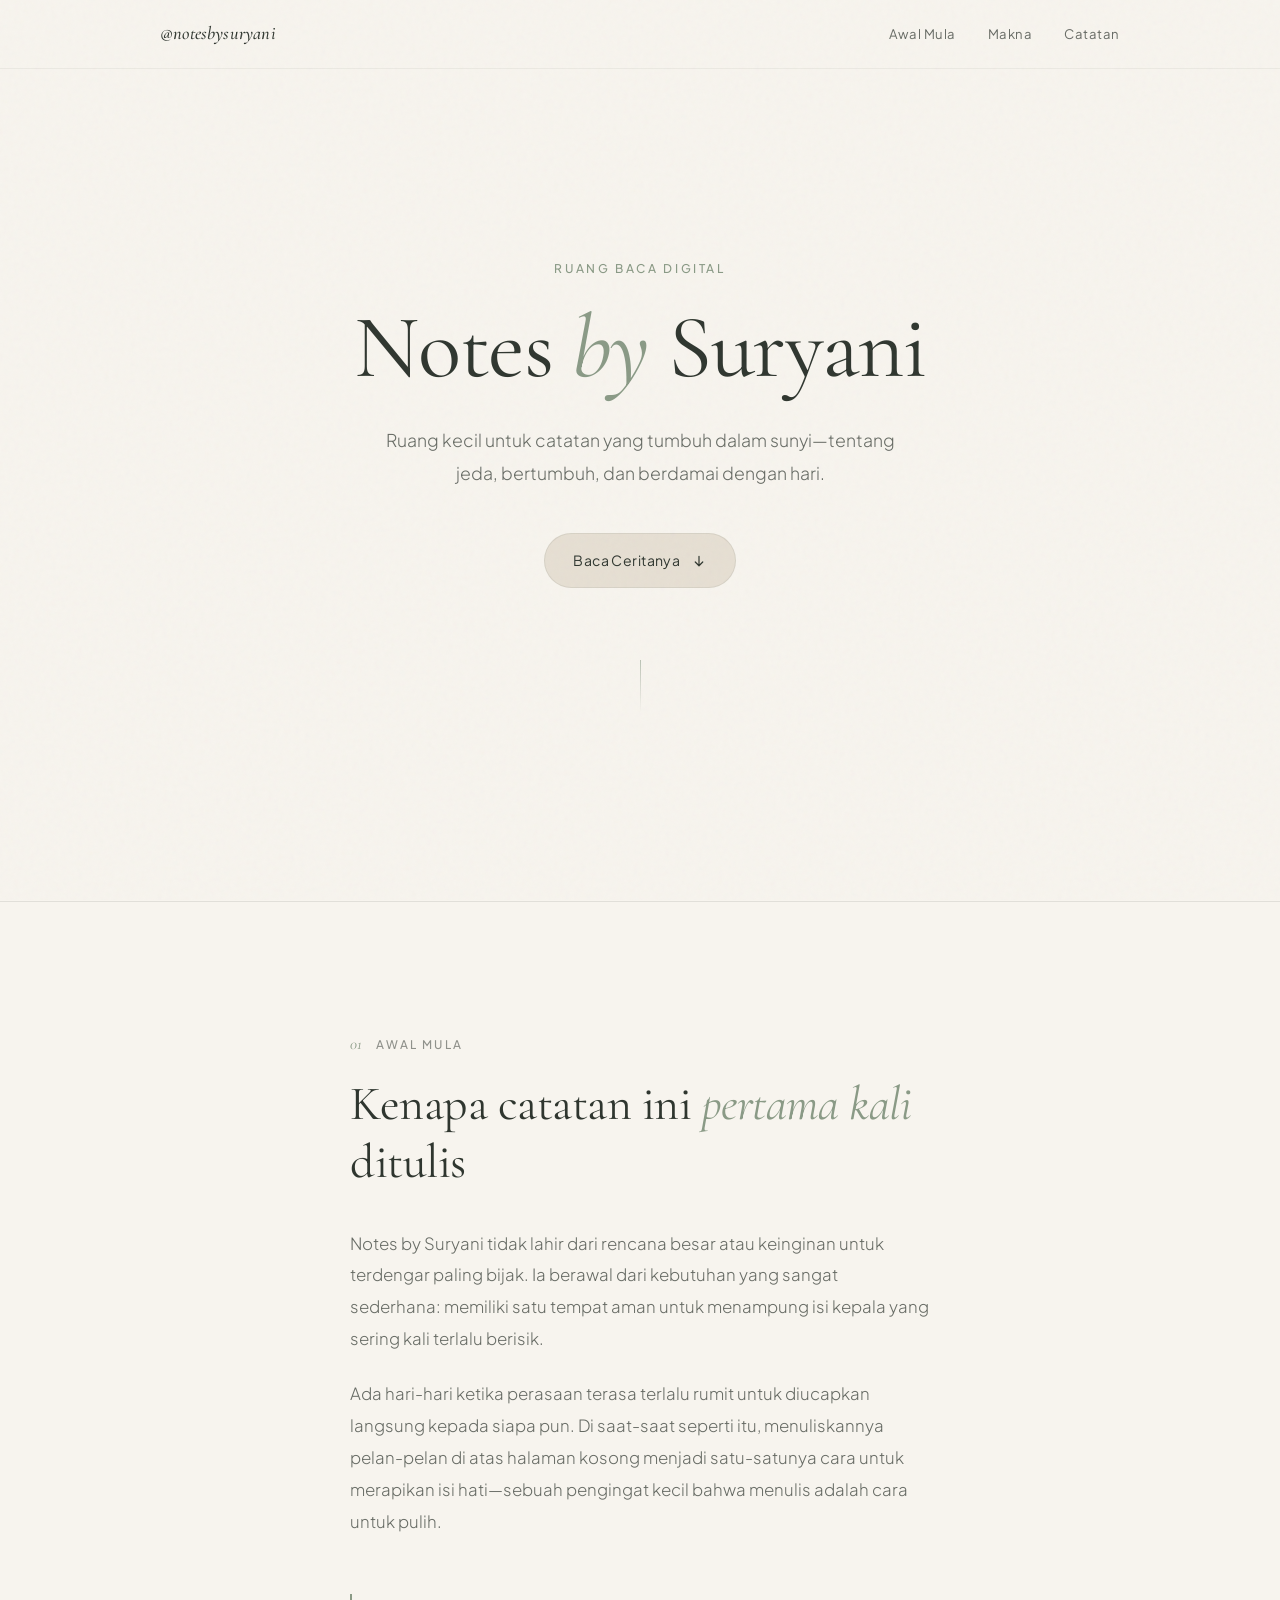
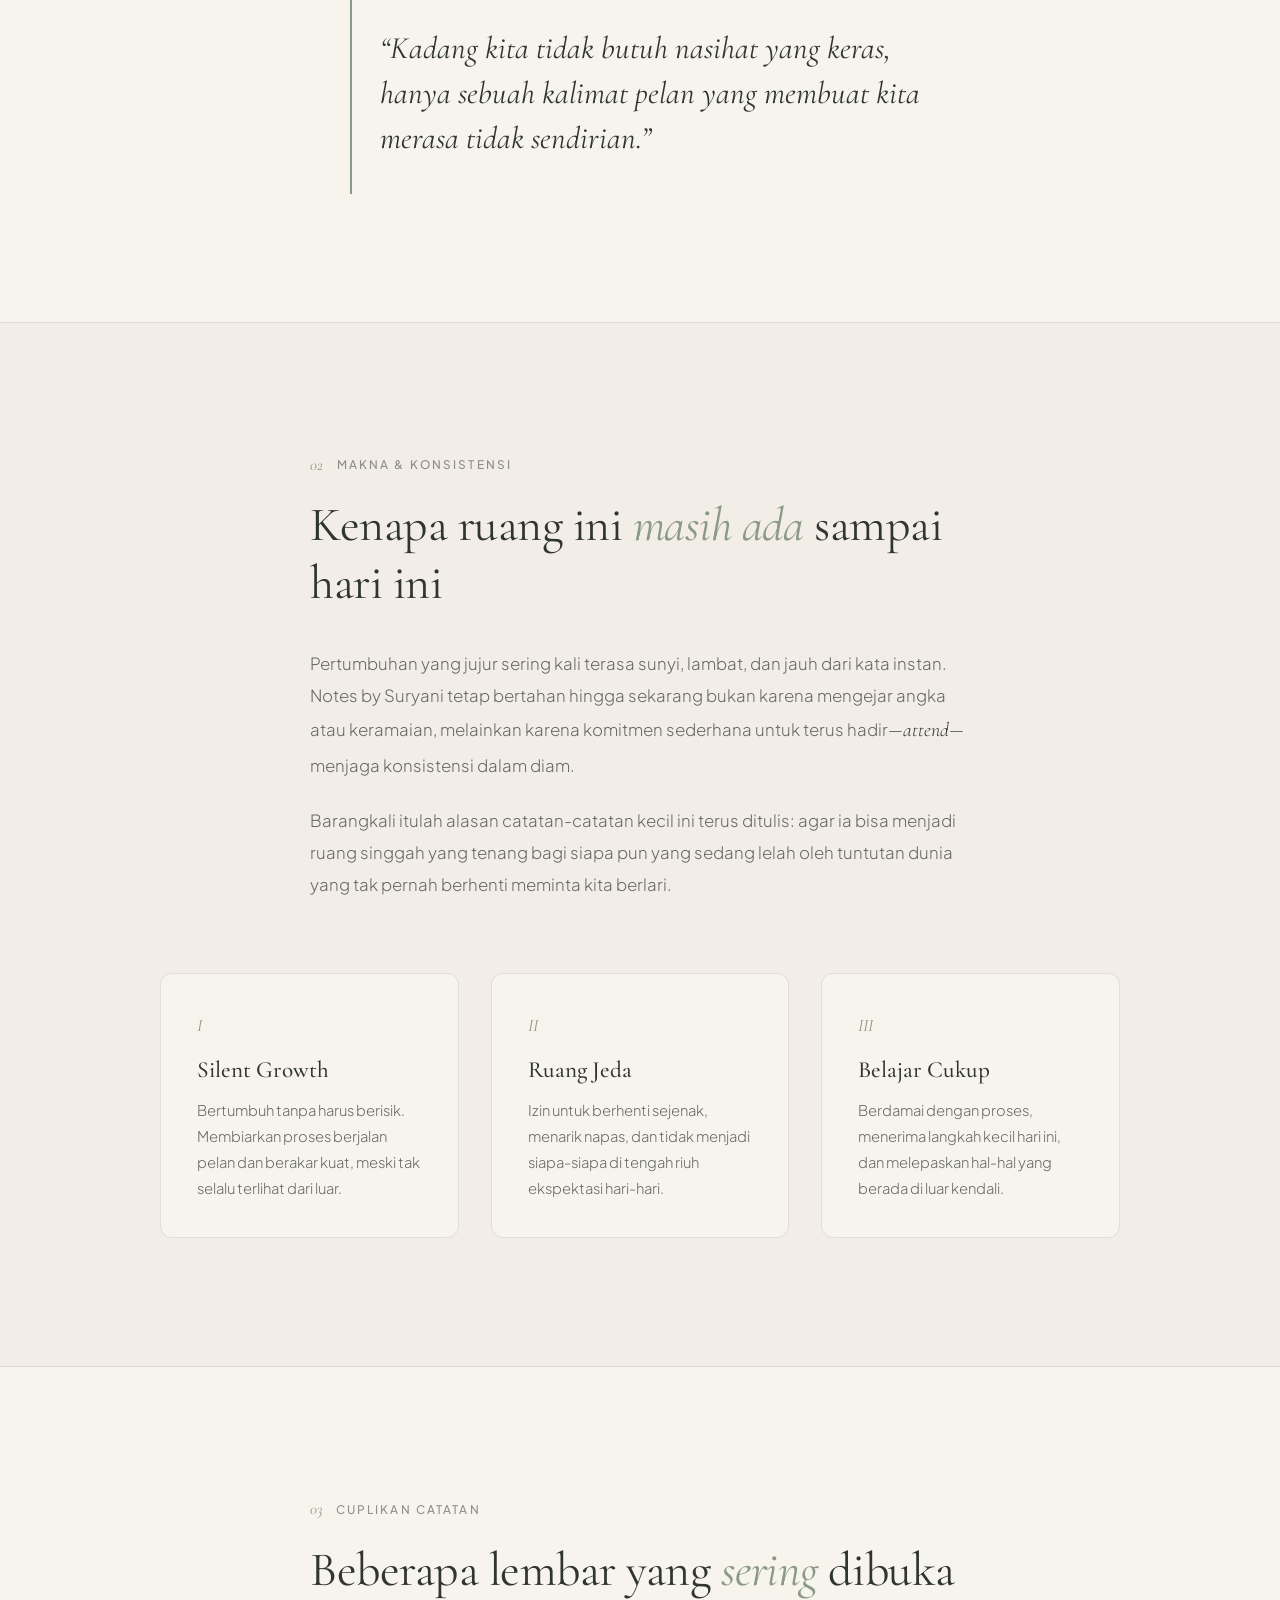
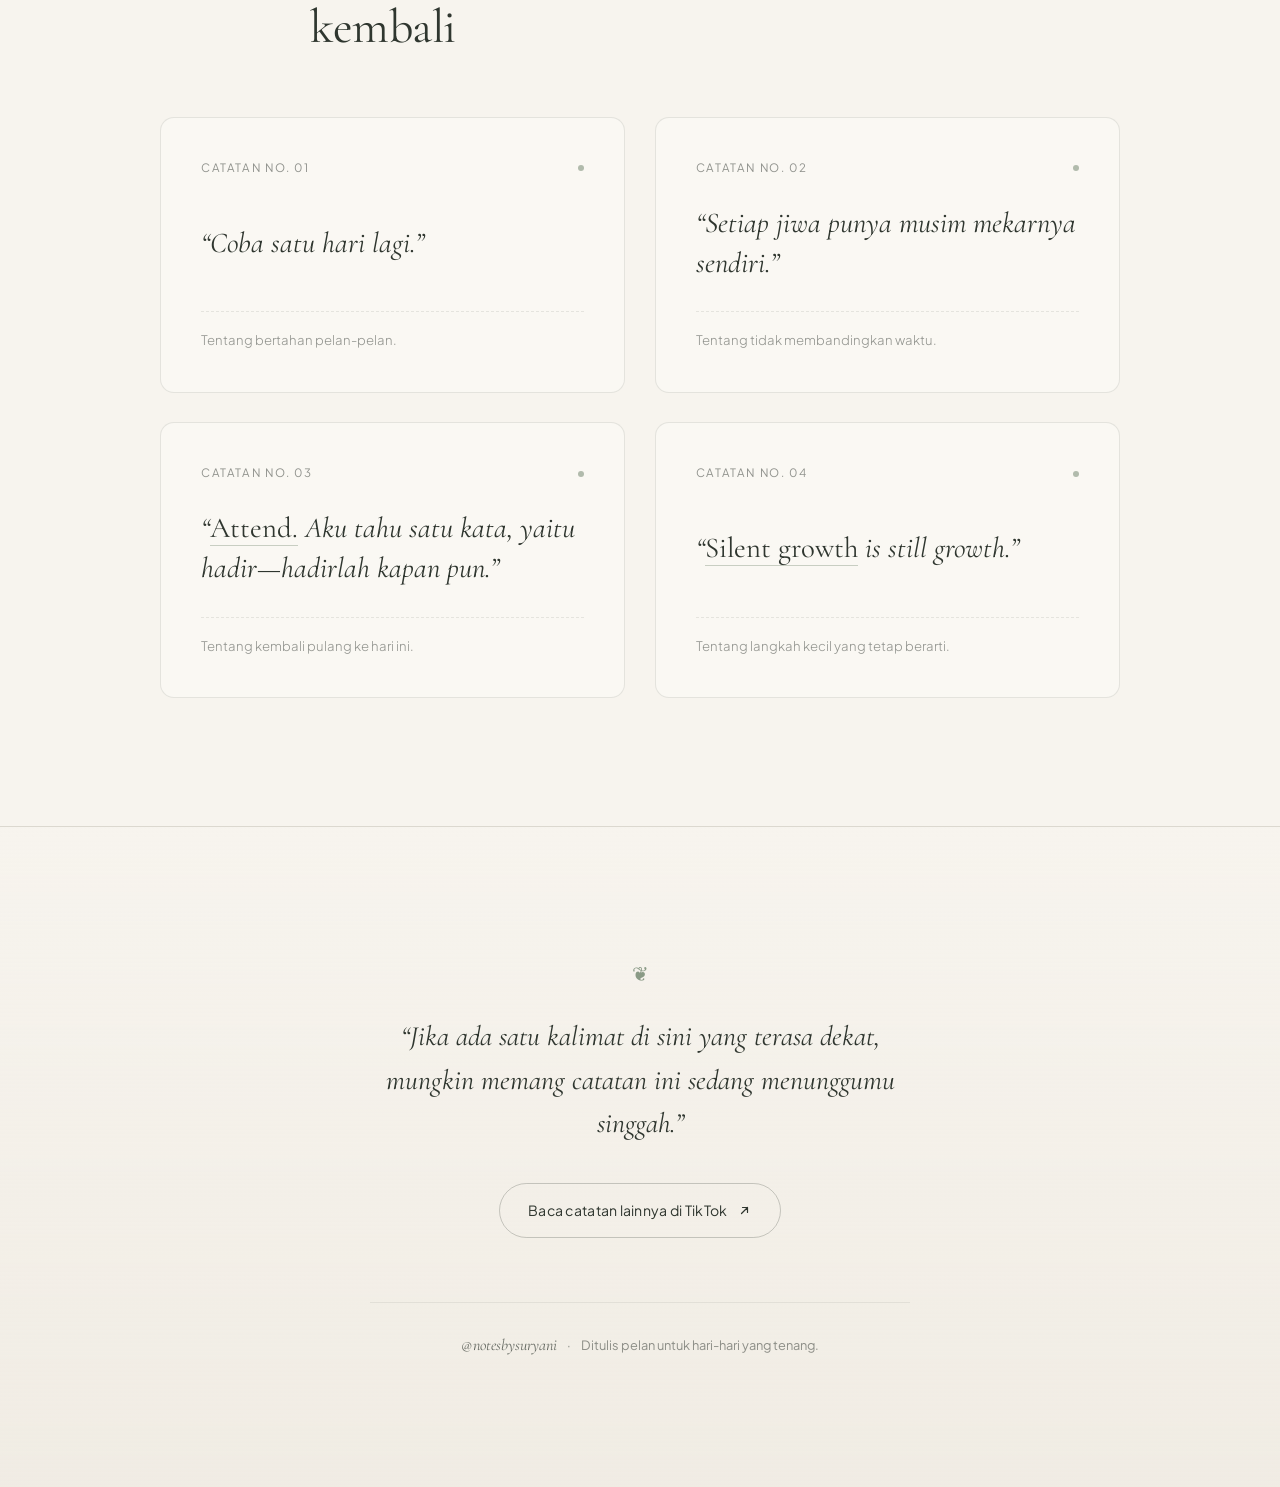
==== index.html @ c29d2d52 "Initial commit: Notes by Suryani editorial digital journal" ====
<!DOCTYPE html>
<html lang="id">
<head>
  <meta charset="UTF-8" />
  <meta name="viewport" content="width=device-width, initial-scale=1.0" />
  <title>Notes by Suryani — Ruang Baca Digital</title>
  <meta
    name="description"
    content="Ruang kecil untuk catatan yang tumbuh dalam sunyi—tentang jeda, bertumbuh, dan berdamai dengan hari."
  />

  <!-- Google Fonts: Cormorant Garamond (Editorial Serif) & Plus Jakarta Sans (Clean Sans) -->
  <link rel="preconnect" href="https://fonts.googleapis.com" />
  <link rel="preconnect" href="https://fonts.gstatic.com" crossorigin />
  <link
    href="https://fonts.googleapis.com/css2?family=Cormorant+Garamond:ital,wght@0,400;0,500;0,600;1,400;1,500;1,600&family=Plus+Jakarta+Sans:wght@300;400;500&display=swap"
    rel="stylesheet"
  />

  <link rel="stylesheet" href="styles.css" />
</head>
<body>
  <!-- Tekstur kertas linen halus -->
  <div class="paper-grain" aria-hidden="true"></div>

  <!-- Navigasi editorial minimal -->
  <header class="site-header">
    <div class="container header-inner">
      <a href="#top" class="brand-mark">@notesbysuryani</a>
      <nav class="site-nav" aria-label="Navigasi bagian">
        <a href="#latar-belakang">Awal Mula</a>
        <a href="#makna">Makna</a>
        <a href="#catatan">Catatan</a>
      </nav>
    </div>
  </header>

  <main id="top">
    <!-- 1. Hero Section (Pembuka) -->
    <section class="hero section" aria-labelledby="hero-title">
      <div class="container hero-inner">
        <p class="eyebrow reveal">Ruang Baca Digital</p>
        <h1 id="hero-title" class="hero-title reveal">
          Notes <em>by</em> Suryani
        </h1>
        <p class="hero-subtitle reveal">
          Ruang kecil untuk catatan yang tumbuh dalam sunyi—tentang jeda,
          bertumbuh, dan berdamai dengan hari.
        </p>
        <div class="hero-action reveal">
          <a href="#latar-belakang" class="btn-soft">
            <span>Baca Ceritanya</span>
            <svg
              class="btn-arrow"
              width="16"
              height="16"
              viewBox="0 0 16 16"
              fill="none"
              aria-hidden="true"
            >
              <path
                d="M8 3.25V12.75M8 12.75L4.25 9M8 12.75L11.75 9"
                stroke="currentColor"
                stroke-width="1.2"
                stroke-linecap="round"
                stroke-linejoin="round"
              />
            </svg>
          </a>
        </div>
      </div>

      <div class="hero-divider" aria-hidden="true">
        <span class="divider-line"></span>
      </div>
    </section>

    <!-- 2. Bagian 1: Kenapa Notes by Suryani Dibuat -->
    <section
      id="latar-belakang"
      class="story section"
      aria-labelledby="story-title"
    >
      <div class="container reading-column">
        <div class="section-meta reveal">
          <span class="section-num">01</span>
          <span class="section-label">Awal Mula</span>
        </div>

        <h2 id="story-title" class="section-title reveal">
          Kenapa catatan ini <em>pertama kali</em> ditulis
        </h2>

        <div class="prose reveal">
          <p>
            Notes by Suryani tidak lahir dari rencana besar atau keinginan
            untuk terdengar paling bijak. Ia berawal dari kebutuhan yang sangat
            sederhana: memiliki satu tempat aman untuk menampung isi kepala yang
            sering kali terlalu berisik.
          </p>
          <p>
            Ada hari-hari ketika perasaan terasa terlalu rumit untuk diucapkan
            langsung kepada siapa pun. Di saat-saat seperti itu, menuliskannya
            pelan-pelan di atas halaman kosong menjadi satu-satunya cara untuk
            merapikan isi hati—sebuah pengingat kecil bahwa menulis adalah cara
            untuk pulih.
          </p>
        </div>

        <figure class="pull-quote reveal">
          <blockquote>
            “Kadang kita tidak butuh nasihat yang keras, hanya sebuah kalimat
            pelan yang membuat kita merasa tidak sendirian.”
          </blockquote>
        </figure>
      </div>
    </section>

    <!-- 3. Bagian 2: Kenapa Masih Ada Sampai Sekarang -->
    <section id="makna" class="meaning section" aria-labelledby="meaning-title">
      <div class="container">
        <div class="reading-column">
          <div class="section-meta reveal">
            <span class="section-num">02</span>
            <span class="section-label">Makna &amp; Konsistensi</span>
          </div>

          <h2 id="meaning-title" class="section-title reveal">
            Kenapa ruang ini <em>masih ada</em> sampai hari ini
          </h2>

          <div class="prose reveal">
            <p>
              Pertumbuhan yang jujur sering kali terasa sunyi, lambat, dan jauh
              dari kata instan. Notes by Suryani tetap bertahan hingga sekarang
              bukan karena mengejar angka atau keramaian, melainkan karena
              komitmen sederhana untuk terus hadir—<em>attend</em>—menjaga
              konsistensi dalam diam.
            </p>
            <p>
              Barangkali itulah alasan catatan-catatan kecil ini terus
              ditulis: agar ia bisa menjadi ruang singgah yang tenang bagi siapa
              pun yang sedang lelah oleh tuntutan dunia yang tak pernah berhenti
              meminta kita berlari.
            </p>
          </div>
        </div>

        <!-- 3 Pilar Nilai -->
        <div class="pillars-grid" role="list" aria-label="Tiga pilar nilai">
          <article class="pillar-card reveal" role="listitem">
            <span class="pillar-index">I</span>
            <h3 class="pillar-title">Silent Growth</h3>
            <p class="pillar-desc">
              Bertumbuh tanpa harus berisik. Membiarkan proses berjalan pelan
              dan berakar kuat, meski tak selalu terlihat dari luar.
            </p>
          </article>

          <article class="pillar-card reveal" role="listitem">
            <span class="pillar-index">II</span>
            <h3 class="pillar-title">Ruang Jeda</h3>
            <p class="pillar-desc">
              Izin untuk berhenti sejenak, menarik napas, dan tidak menjadi
              siapa-siapa di tengah riuh ekspektasi hari-hari.
            </p>
          </article>

          <article class="pillar-card reveal" role="listitem">
            <span class="pillar-index">III</span>
            <h3 class="pillar-title">Belajar Cukup</h3>
            <p class="pillar-desc">
              Berdamai dengan proses, menerima langkah kecil hari ini, dan
              melepaskan hal-hal yang berada di luar kendali.
            </p>
          </article>
        </div>
      </div>
    </section>

    <!-- 4. Bagian 3: Cuplikan Catatan (Selected Notes) -->
    <section
      id="catatan"
      class="notes section"
      aria-labelledby="notes-title"
    >
      <div class="container">
        <div class="notes-header reading-column">
          <div class="section-meta reveal">
            <span class="section-num">03</span>
            <span class="section-label">Cuplikan Catatan</span>
          </div>
          <h2 id="notes-title" class="section-title reveal">
            Beberapa lembar yang <em>sering</em> dibuka kembali
          </h2>
        </div>

        <div class="notes-grid">
          <article class="note-card reveal">
            <div class="note-top">
              <span class="note-tag">Catatan No. 01</span>
              <span class="note-dot" aria-hidden="true"></span>
            </div>
            <blockquote class="note-quote">
              “Coba satu hari lagi.”
            </blockquote>
            <p class="note-foot">Tentang bertahan pelan-pelan.</p>
          </article>

          <article class="note-card reveal">
            <div class="note-top">
              <span class="note-tag">Catatan No. 02</span>
              <span class="note-dot" aria-hidden="true"></span>
            </div>
            <blockquote class="note-quote">
              “Setiap jiwa punya musim mekarnya sendiri.”
            </blockquote>
            <p class="note-foot">Tentang tidak membandingkan waktu.</p>
          </article>

          <article class="note-card reveal">
            <div class="note-top">
              <span class="note-tag">Catatan No. 03</span>
              <span class="note-dot" aria-hidden="true"></span>
            </div>
            <blockquote class="note-quote">
              “<em>Attend.</em> Aku tahu satu kata, yaitu hadir—hadirlah kapan
              pun.”
            </blockquote>
            <p class="note-foot">Tentang kembali pulang ke hari ini.</p>
          </article>

          <article class="note-card reveal">
            <div class="note-top">
              <span class="note-tag">Catatan No. 04</span>
              <span class="note-dot" aria-hidden="true"></span>
            </div>
            <blockquote class="note-quote">
              “<em>Silent growth</em> is still growth.”
            </blockquote>
            <p class="note-foot">Tentang langkah kecil yang tetap berarti.</p>
          </article>
        </div>
      </div>
    </section>
  </main>

  <!-- 5. Footer & Whispered CTA (Penutup Lembut) -->
  <footer class="site-footer section" aria-label="Penutup">
    <div class="container footer-inner">
      <div class="footer-ornament reveal" aria-hidden="true">❦</div>
      <p class="footer-whisper reveal">
        “Jika ada satu kalimat di sini yang terasa dekat, mungkin memang catatan
        ini sedang menunggumu singgah.”
      </p>

      <div class="footer-cta reveal">
        <a
          href="https://www.tiktok.com/@notesbysuryani"
          target="_blank"
          rel="noopener noreferrer"
          class="btn-tiktok"
        >
          <span>Baca catatan lainnya di TikTok</span>
          <svg
            width="15"
            height="15"
            viewBox="0 0 15 15"
            fill="none"
            aria-hidden="true"
          >
            <path
              d="M4.5 10.5L10.5 4.5M10.5 4.5H5.5M10.5 4.5V9.5"
              stroke="currentColor"
              stroke-width="1.2"
              stroke-linecap="round"
              stroke-linejoin="round"
            />
          </svg>
        </a>
      </div>

      <div class="footer-bottom reveal">
        <a
          href="https://www.tiktok.com/@notesbysuryani"
          target="_blank"
          rel="noopener noreferrer"
          class="footer-handle"
        >
          @notesbysuryani
        </a>
        <span class="footer-sep" aria-hidden="true">·</span>
        <span class="footer-note">Ditulis pelan untuk hari-hari yang tenang.</span>
      </div>
    </div>
  </footer>

  <script src="script.js"></script>
</body>
</html>
---- styles.css ----
/* =========================================================
   Notes by Suryani — Editorial Digital Journal Stylesheet
   Palette:
   - Warm Cream / Kertas Linen: #F7F4EE
   - Muted Sage Green:          #8A9A86
   - Warm Earthy Beige:         #E6DFD3
   - Deep Olive Charcoal:       #2F362F
   ========================================================= */

:root {
  --bg-linen: #F7F4EE;
  --bg-card: #FAF8F3;
  --accent-sage: #8A9A86;
  --accent-sage-soft: rgba(138, 154, 134, 0.16);
  --accent-beige: #E6DFD3;
  --text-main: #2F362F;
  --text-muted: rgba(47, 54, 47, 0.72);
  --text-soft: rgba(47, 54, 47, 0.52);
  --border-hairline: rgba(47, 54, 47, 0.11);

  --font-serif: 'Cormorant Garamond', Georgia, 'Times New Roman', serif;
  --font-sans: 'Plus Jakarta Sans', -apple-system, BlinkMacSystemFont, 'Segoe UI', sans-serif;

  --max-width: 1040px;
  --reading-width: 660px;

  --ease-calm: cubic-bezier(0.22, 1, 0.36, 1);
}

*,
*::before,
*::after {
  box-sizing: border-box;
}

html {
  scroll-behavior: smooth;
  font-size: 16px;
  -webkit-font-smoothing: antialiased;
  -moz-osx-font-smoothing: grayscale;
}

body {
  margin: 0;
  background-color: var(--bg-linen);
  color: var(--text-main);
  font-family: var(--font-sans);
  font-weight: 400;
  line-height: 1.8;
  overflow-x: hidden;
}

::selection {
  background-color: var(--accent-beige);
  color: var(--text-main);
}

/* Subtle linen paper grain overlay */
.paper-grain {
  position: fixed;
  inset: 0;
  pointer-events: none;
  z-index: 999;
  opacity: 0.032;
  background-image: url("data:image/svg+xml,%3Csvg viewBox='0 0 200 200' xmlns='http://www.w3.org/2000/svg'%3E%3Cfilter id='noiseFilter'%3E%3CfeTurbulence type='fractalNoise' baseFrequency='0.85' numOctaves='3' stitchTiles='stitch'/%3E%3C/filter%3E%3Crect width='100%25' height='100%25' filter='url(%23noiseFilter)'/%3E%3C/svg%3E");
}

/* Layout helpers */
.container {
  width: 100%;
  max-width: var(--max-width);
  margin: 0 auto;
  padding: 0 clamp(1.25rem, 4vw, 2.5rem);
}

.reading-column {
  max-width: var(--reading-width);
  margin-left: auto;
  margin-right: auto;
}

.section {
  padding: clamp(4.5rem, 10vw, 8.5rem) 0;
}

/* Header */
.site-header {
  position: sticky;
  top: 0;
  z-index: 50;
  background-color: rgba(247, 244, 238, 0.86);
  backdrop-filter: blur(10px);
  -webkit-backdrop-filter: blur(10px);
  border-bottom: 1px solid rgba(47, 54, 47, 0.06);
}

.header-inner {
  display: flex;
  align-items: center;
  justify-content: space-between;
  height: 68px;
}

.brand-mark {
  font-family: var(--font-serif);
  font-style: italic;
  font-size: 1.15rem;
  font-weight: 500;
  letter-spacing: 0.01em;
  color: var(--text-main);
  text-decoration: none;
  transition: opacity 0.3s ease;
}

.brand-mark:hover {
  opacity: 0.72;
}

.site-nav {
  display: flex;
  align-items: center;
  gap: clamp(1rem, 3vw, 2rem);
}

.site-nav a {
  font-size: 0.82rem;
  font-weight: 400;
  letter-spacing: 0.04em;
  color: var(--text-muted);
  text-decoration: none;
  transition: color 0.3s ease;
}

.site-nav a:hover,
.site-nav a:focus-visible {
  color: var(--text-main);
}

/* Hero Section */
.hero {
  min-height: calc(100svh - 68px);
  display: flex;
  flex-direction: column;
  justify-content: center;
  align-items: center;
  text-align: center;
  padding-top: clamp(3rem, 8vh, 6rem);
  padding-bottom: clamp(3rem, 8vh, 5rem);
  position: relative;
}

.hero-inner {
  max-width: 720px;
}

.eyebrow {
  margin: 0 0 1.35rem;
  font-size: 0.75rem;
  font-weight: 500;
  letter-spacing: 0.22em;
  text-transform: uppercase;
  color: var(--accent-sage);
}

.hero-title {
  margin: 0;
  font-family: var(--font-serif);
  font-weight: 400;
  font-size: clamp(3.1rem, 8.2vw, 5.6rem);
  line-height: 1.06;
  letter-spacing: -0.015em;
  color: var(--text-main);
}

.hero-title em {
  font-style: italic;
  font-weight: 400;
  color: var(--accent-sage);
}

.hero-subtitle {
  margin: 1.75rem auto 0;
  max-width: 540px;
  font-size: clamp(0.98rem, 1.8vw, 1.1rem);
  font-weight: 300;
  line-height: 1.85;
  color: var(--text-muted);
}

.hero-action {
  margin-top: 2.75rem;
}

.btn-soft {
  display: inline-flex;
  align-items: center;
  gap: 0.65rem;
  padding: 0.85rem 1.75rem;
  border-radius: 999px;
  background-color: var(--accent-beige);
  color: var(--text-main);
  font-size: 0.88rem;
  font-weight: 400;
  letter-spacing: 0.03em;
  text-decoration: none;
  border: 1px solid rgba(47, 54, 47, 0.08);
  transition:
    background-color 0.4s var(--ease-calm),
    transform 0.4s var(--ease-calm),
    border-color 0.4s var(--ease-calm);
}

.btn-soft:hover,
.btn-soft:focus-visible {
  background-color: #DED5C6;
  border-color: rgba(47, 54, 47, 0.16);
  transform: translateY(-2px);
}

.btn-arrow {
  transition: transform 0.4s var(--ease-calm);
}

.btn-soft:hover .btn-arrow {
  transform: translateY(3px);
}

.hero-divider {
  margin-top: clamp(3.5rem, 8vh, 5.5rem);
  display: flex;
  justify-content: center;
}

.divider-line {
  width: 1px;
  height: 52px;
  background: linear-gradient(
    to bottom,
    rgba(138, 154, 134, 0.55),
    rgba(138, 154, 134, 0)
  );
}

/* Shared Section Typography */
.section-meta {
  display: flex;
  align-items: center;
  gap: 0.85rem;
  margin-bottom: 1.1rem;
}

.section-num {
  font-family: var(--font-serif);
  font-style: italic;
  font-size: 1rem;
  color: var(--accent-sage);
}

.section-label {
  font-size: 0.74rem;
  font-weight: 500;
  letter-spacing: 0.18em;
  text-transform: uppercase;
  color: var(--text-soft);
}

.section-title {
  margin: 0 0 2.25rem;
  font-family: var(--font-serif);
  font-weight: 400;
  font-size: clamp(2.05rem, 4.4vw, 3rem);
  line-height: 1.2;
  letter-spacing: -0.01em;
  color: var(--text-main);
}

.section-title em {
  font-style: italic;
  color: var(--accent-sage);
}

.prose p {
  margin: 0 0 1.45rem;
  font-size: clamp(0.98rem, 1.4vw, 1.05rem);
  font-weight: 300;
  line-height: 1.9;
  color: var(--text-muted);
}

.prose p:last-child {
  margin-bottom: 0;
}

.prose em {
  font-family: var(--font-serif);
  font-style: italic;
  font-size: 1.18em;
  color: var(--text-main);
}

/* Bagian 1: Story & Pull Quote */
.story {
  border-top: 1px solid var(--border-hairline);
}

.pull-quote {
  margin: 3.5rem 0 0;
  padding: 2rem 0 2rem 1.75rem;
  border-left: 2px solid var(--accent-sage);
}

.pull-quote blockquote {
  margin: 0;
  font-family: var(--font-serif);
  font-style: italic;
  font-weight: 400;
  font-size: clamp(1.45rem, 3vw, 1.95rem);
  line-height: 1.45;
  color: var(--text-main);
}

/* Bagian 2: Meaning & 3 Pillars */
.meaning {
  background-color: rgba(230, 223, 211, 0.28);
  border-top: 1px solid var(--border-hairline);
  border-bottom: 1px solid var(--border-hairline);
}

.pillars-grid {
  margin-top: clamp(3rem, 6vw, 4.5rem);
  display: grid;
  grid-template-columns: repeat(3, 1fr);
  gap: clamp(1.25rem, 2.5vw, 2rem);
}

.pillar-card {
  background-color: var(--bg-linen);
  border: 1px solid var(--border-hairline);
  border-radius: 12px;
  padding: clamp(1.75rem, 3vw, 2.25rem);
  transition:
    transform 0.5s var(--ease-calm),
    border-color 0.5s var(--ease-calm),
    box-shadow 0.5s var(--ease-calm);
}

.pillar-card:hover {
  transform: translateY(-3px);
  border-color: rgba(138, 154, 134, 0.45);
  box-shadow: 0 12px 30px rgba(47, 54, 47, 0.04);
}

.pillar-index {
  display: inline-block;
  font-family: var(--font-serif);
  font-style: italic;
  font-size: 1.1rem;
  color: var(--accent-sage);
  margin-bottom: 0.9rem;
}

.pillar-title {
  margin: 0 0 0.75rem;
  font-family: var(--font-serif);
  font-weight: 500;
  font-size: 1.45rem;
  line-height: 1.25;
  color: var(--text-main);
}

.pillar-desc {
  margin: 0;
  font-size: 0.92rem;
  font-weight: 300;
  line-height: 1.78;
  color: var(--text-muted);
}

/* Bagian 3: Selected Notes */
.notes-header {
  margin-bottom: clamp(2.5rem, 5vw, 3.75rem);
}

.notes-header .section-title {
  margin-bottom: 0;
}

.notes-grid {
  display: grid;
  grid-template-columns: repeat(2, 1fr);
  gap: clamp(1.25rem, 2.5vw, 1.85rem);
}

.note-card {
  display: flex;
  flex-direction: column;
  justify-content: space-between;
  min-height: 230px;
  padding: clamp(1.85rem, 3.2vw, 2.5rem);
  background-color: var(--bg-card);
  border: 1px solid var(--border-hairline);
  border-radius: 14px;
  position: relative;
  transition:
    transform 0.5s var(--ease-calm),
    border-color 0.5s var(--ease-calm),
    background-color 0.5s var(--ease-calm);
}

.note-card:hover {
  transform: translateY(-3px);
  border-color: rgba(138, 154, 134, 0.42);
  background-color: #FCFBF8;
}

.note-top {
  display: flex;
  align-items: center;
  justify-content: space-between;
  margin-bottom: 1.5rem;
}

.note-tag {
  font-size: 0.72rem;
  letter-spacing: 0.14em;
  text-transform: uppercase;
  color: var(--text-soft);
}

.note-dot {
  width: 6px;
  height: 6px;
  border-radius: 50%;
  background-color: var(--accent-sage);
  opacity: 0.65;
}

.note-quote {
  margin: 0;
  font-family: var(--font-serif);
  font-style: italic;
  font-weight: 400;
  font-size: clamp(1.45rem, 2.6vw, 1.8rem);
  line-height: 1.4;
  color: var(--text-main);
}

.note-quote em {
  font-style: normal;
  border-bottom: 1px solid rgba(138, 154, 134, 0.45);
}

.note-foot {
  margin: 1.75rem 0 0;
  padding-top: 1rem;
  border-top: 1px dashed rgba(47, 54, 47, 0.1);
  font-size: 0.82rem;
  font-weight: 300;
  color: var(--text-soft);
}

/* Footer & Whispered CTA */
.site-footer {
  border-top: 1px solid var(--border-hairline);
  background: linear-gradient(
    to bottom,
    var(--bg-linen),
    rgba(230, 223, 211, 0.38)
  );
  text-align: center;
}

.footer-inner {
  max-width: 620px;
}

.footer-ornament {
  font-size: 1.25rem;
  color: var(--accent-sage);
  margin-bottom: 1.5rem;
  opacity: 0.8;
}

.footer-whisper {
  margin: 0;
  font-family: var(--font-serif);
  font-style: italic;
  font-weight: 400;
  font-size: clamp(1.35rem, 2.8vw, 1.75rem);
  line-height: 1.55;
  color: var(--text-main);
}

.footer-cta {
  margin-top: 2.35rem;
}

.btn-tiktok {
  display: inline-flex;
  align-items: center;
  gap: 0.6rem;
  padding: 0.85rem 1.75rem;
  border-radius: 999px;
  background-color: transparent;
  color: var(--text-main);
  font-size: 0.88rem;
  font-weight: 400;
  letter-spacing: 0.02em;
  text-decoration: none;
  border: 1px solid rgba(47, 54, 47, 0.24);
  transition:
    background-color 0.4s var(--ease-calm),
    border-color 0.4s var(--ease-calm),
    transform 0.4s var(--ease-calm);
}

.btn-tiktok:hover,
.btn-tiktok:focus-visible {
  background-color: var(--accent-beige);
  border-color: rgba(47, 54, 47, 0.36);
  transform: translateY(-2px);
}

.footer-bottom {
  margin-top: 4rem;
  padding-top: 1.75rem;
  border-top: 1px solid rgba(47, 54, 47, 0.08);
  display: flex;
  flex-wrap: wrap;
  justify-content: center;
  align-items: center;
  gap: 0.6rem;
  font-size: 0.8rem;
  color: var(--text-soft);
}

.footer-handle {
  font-family: var(--font-serif);
  font-style: italic;
  font-size: 1rem;
  color: var(--text-muted);
  text-decoration: none;
  transition: color 0.3s ease;
}

.footer-handle:hover {
  color: var(--text-main);
}

/* Scroll Reveal Animation (Gentle & Minimal) */
.reveal {
  opacity: 0;
  transform: translateY(16px);
  transition:
    opacity 0.95s var(--ease-calm),
    transform 0.95s var(--ease-calm);
}

.reveal.is-visible {
  opacity: 1;
  transform: translateY(0);
}

/* Accessibility: Respect reduced motion */
@media (prefers-reduced-motion: reduce) {
  html {
    scroll-behavior: auto;
  }

  .reveal {
    opacity: 1;
    transform: none;
    transition: none;
  }

  .btn-soft,
  .btn-tiktok,
  .pillar-card,
  .note-card {
    transition: none;
  }
}

/* Responsive adjustments */
@media (max-width: 880px) {
  .pillars-grid {
    grid-template-columns: 1fr;
  }
}

@media (max-width: 720px) {
  .notes-grid {
    grid-template-columns: 1fr;
  }

  .note-card {
    min-height: 195px;
  }

  .pull-quote {
    padding: 1.35rem 0 1.35rem 1.25rem;
  }
}

@media (max-width: 480px) {
  .header-inner {
    height: 60px;
  }

  .site-nav {
    gap: 0.9rem;
  }

  .site-nav a {
    font-size: 0.78rem;
  }
}
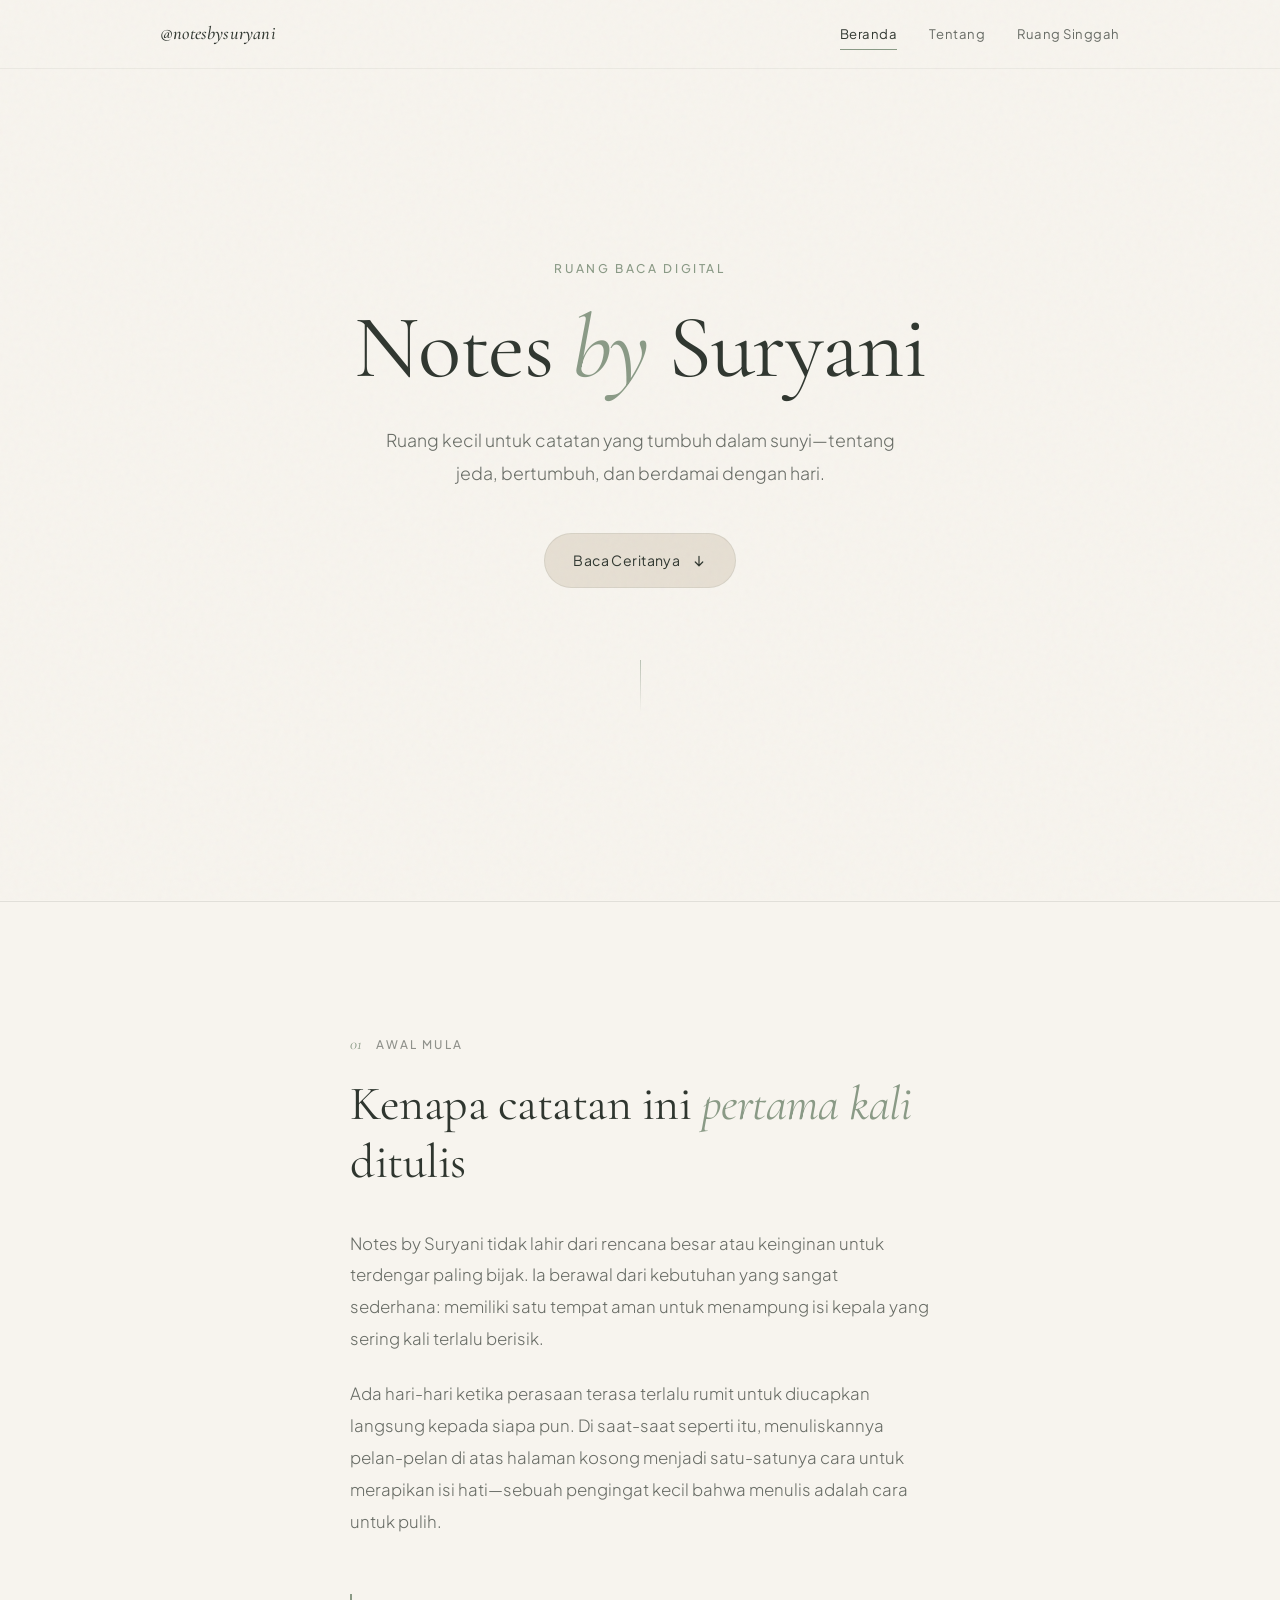
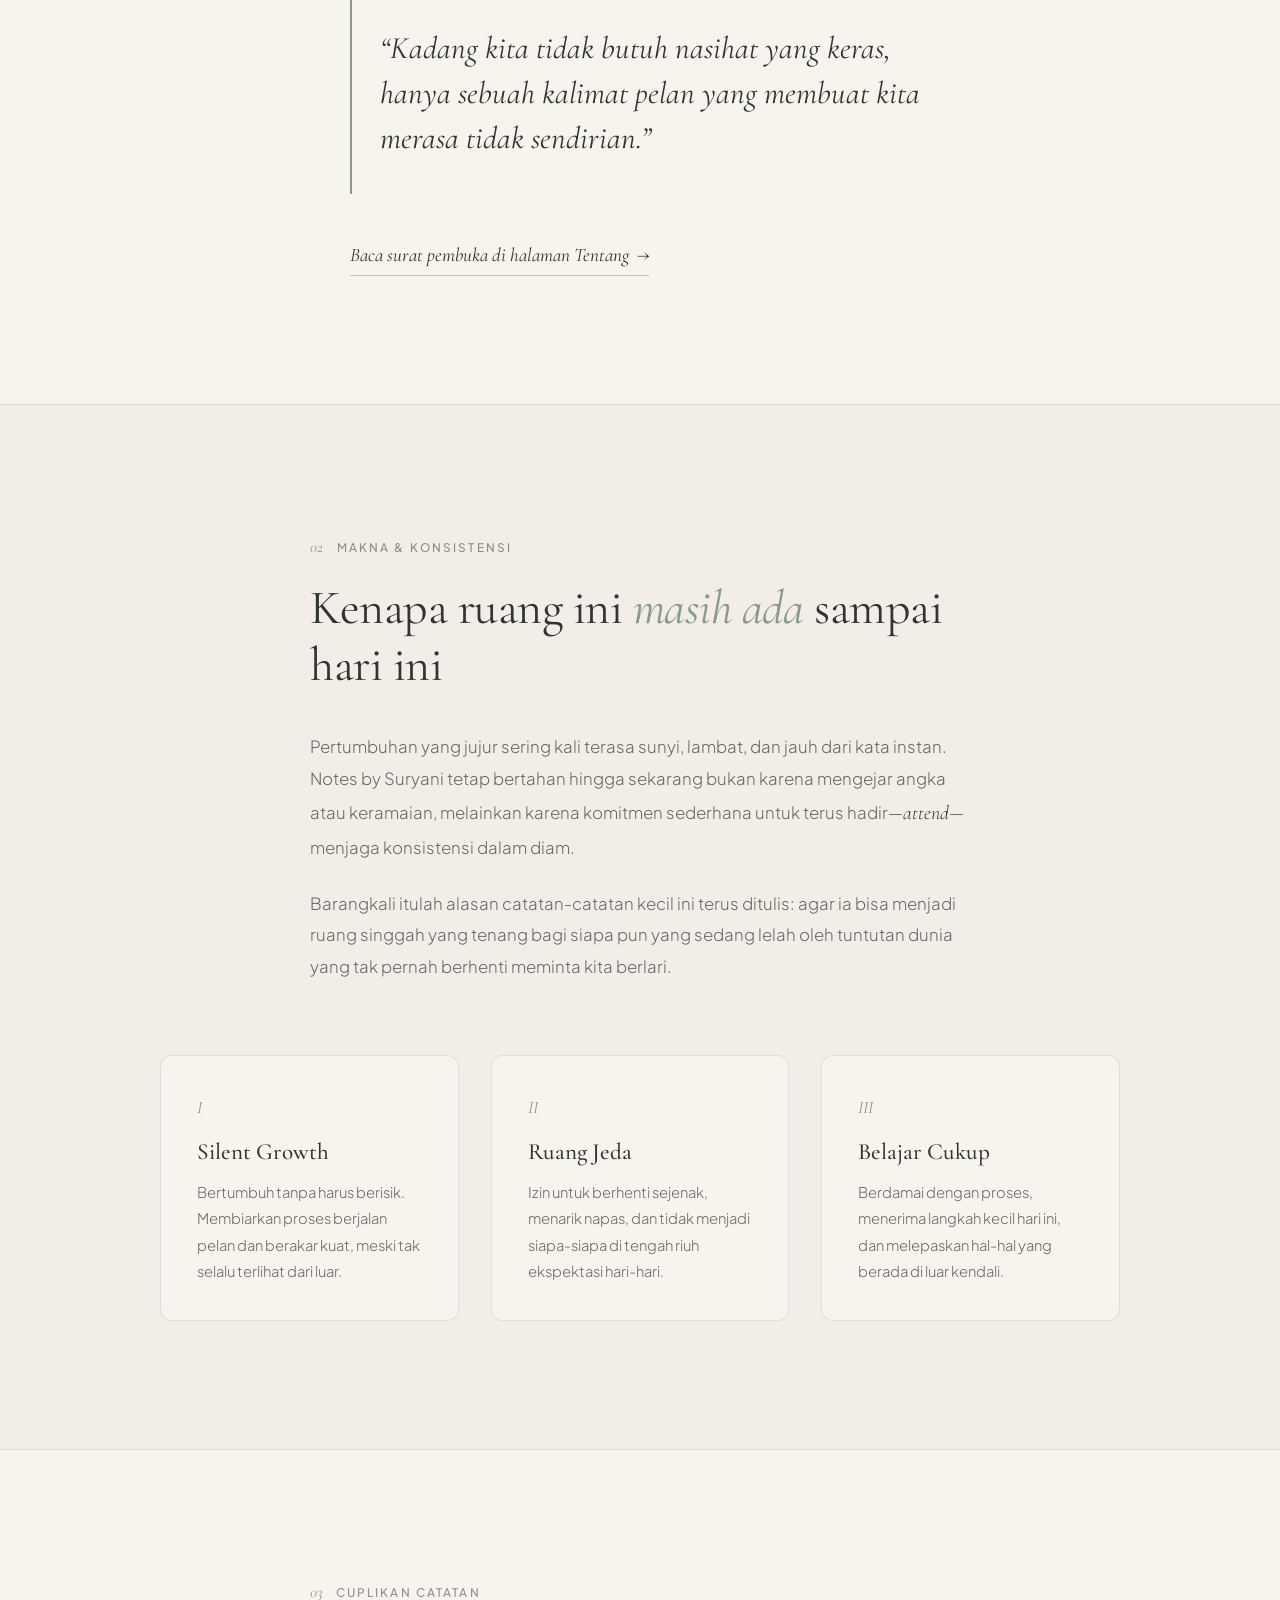
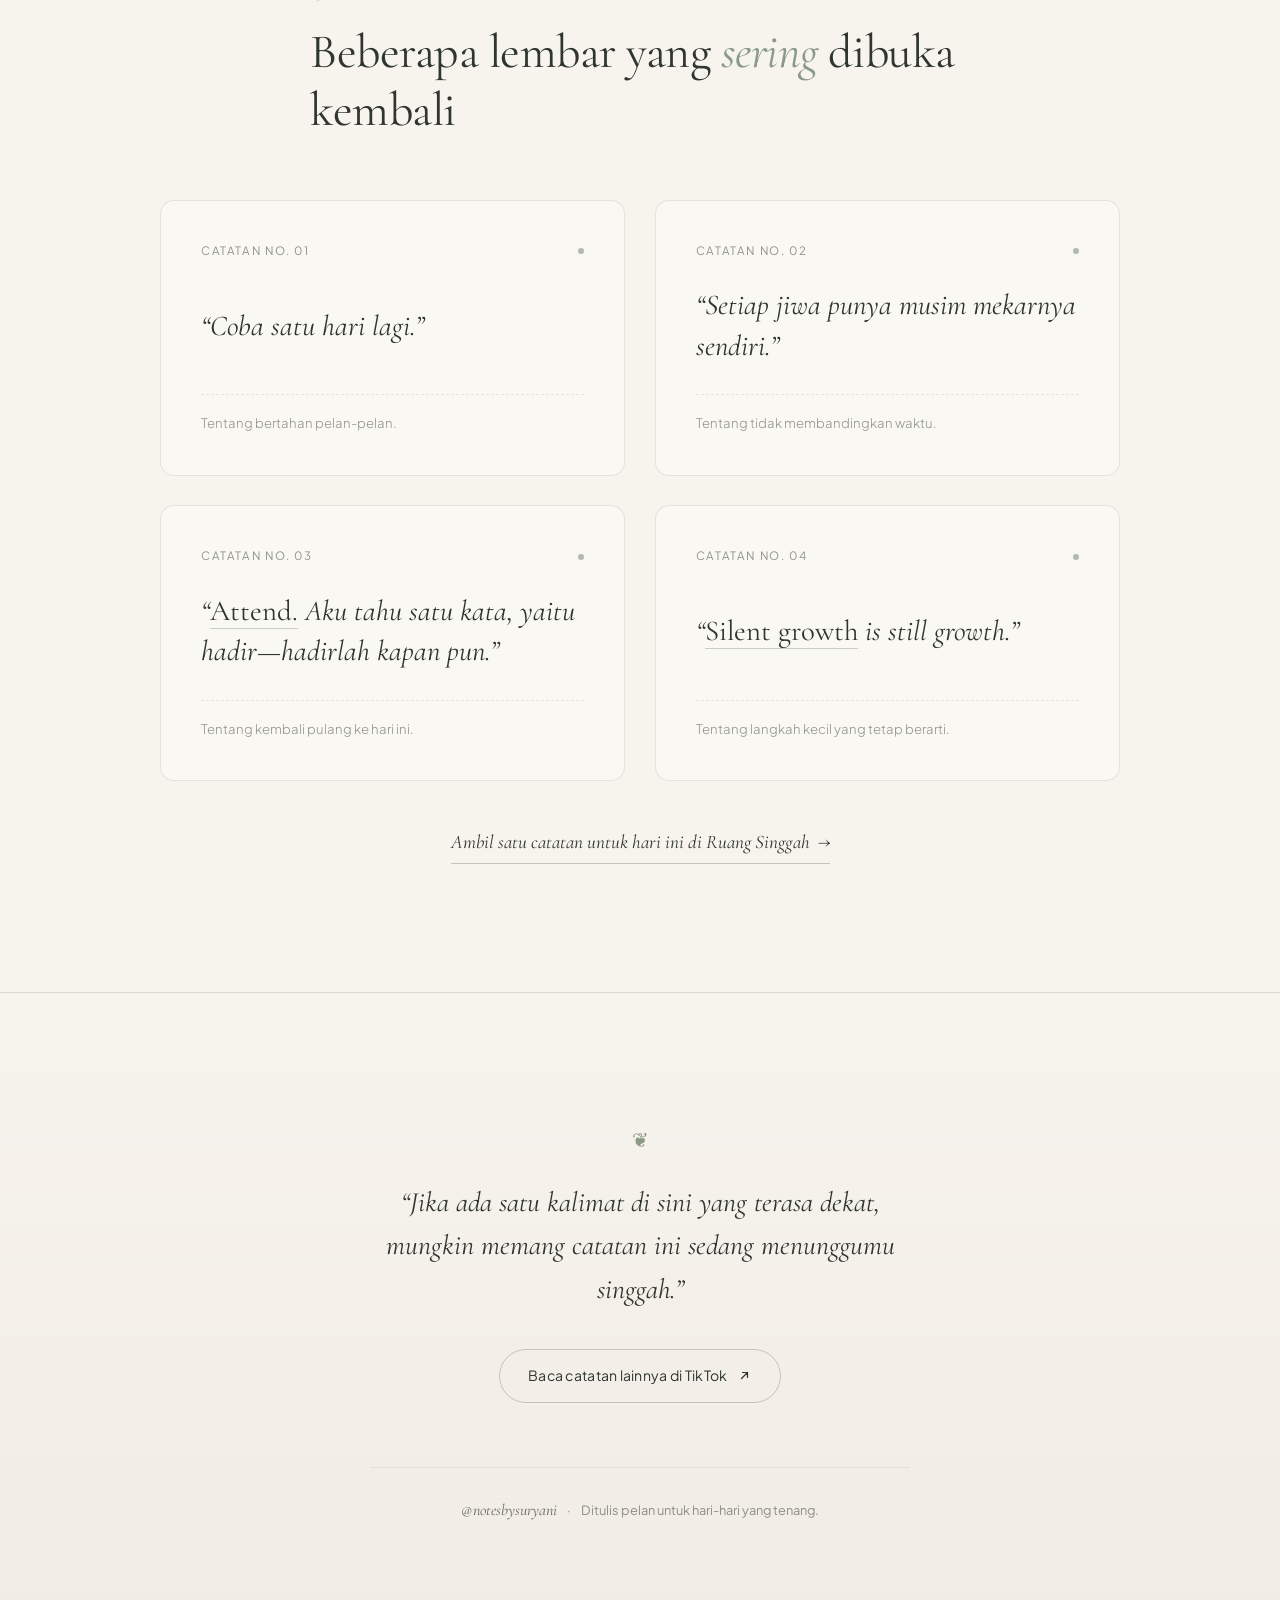
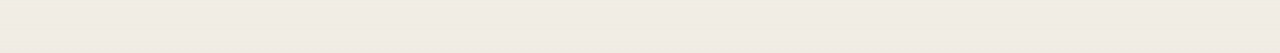
==== commit 0a3e6094: "Add Tentang and Ruang Singgah pages" ====
--- a/index.html
+++ b/index.html
@@ -26,11 +26,11 @@
   <!-- Navigasi editorial minimal -->
   <header class="site-header">
     <div class="container header-inner">
-      <a href="#top" class="brand-mark">@notesbysuryani</a>
-      <nav class="site-nav" aria-label="Navigasi bagian">
-        <a href="#latar-belakang">Awal Mula</a>
-        <a href="#makna">Makna</a>
-        <a href="#catatan">Catatan</a>
+      <a href="index.html" class="brand-mark">@notesbysuryani</a>
+      <nav class="site-nav" aria-label="Navigasi utama">
+        <a href="index.html" class="is-active" aria-current="page">Beranda</a>
+        <a href="tentang.html">Tentang</a>
+        <a href="ruang-singgah.html">Ruang Singgah</a>
       </nav>
     </div>
   </header>
@@ -113,6 +113,13 @@
             pelan yang membuat kita merasa tidak sendirian.”
           </blockquote>
         </figure>
+
+        <div class="section-link-wrap reveal">
+          <a href="tentang.html" class="editorial-link">
+            <span>Baca surat pembuka di halaman Tentang</span>
+            <span aria-hidden="true">→</span>
+          </a>
+        </div>
       </div>
     </section>
 
@@ -240,6 +247,13 @@
             </blockquote>
             <p class="note-foot">Tentang langkah kecil yang tetap berarti.</p>
           </article>
+        </div>
+
+        <div class="section-link-wrap section-link-center reveal">
+          <a href="ruang-singgah.html" class="editorial-link">
+            <span>Ambil satu catatan untuk hari ini di Ruang Singgah</span>
+            <span aria-hidden="true">→</span>
+          </a>
         </div>
       </div>
     </section>
--- a/styles.css
+++ b/styles.css
@@ -134,6 +134,21 @@
 .site-nav a:hover,
 .site-nav a:focus-visible {
   color: var(--text-main);
+}
+
+.site-nav a.is-active {
+  color: var(--text-main);
+  position: relative;
+}
+
+.site-nav a.is-active::after {
+  content: '';
+  position: absolute;
+  left: 0;
+  right: 0;
+  bottom: -4px;
+  height: 1px;
+  background-color: var(--accent-sage);
 }
 
 /* Hero Section */
@@ -615,3 +630,345 @@
     font-size: 0.78rem;
   }
 }
+
+/* =========================================================
+   Subpages & Interactive Ruang Singgah Styles
+   ========================================================= */
+
+.section-link-wrap {
+  margin-top: 2.75rem;
+}
+
+.section-link-center {
+  text-align: center;
+}
+
+.editorial-link {
+  display: inline-flex;
+  align-items: center;
+  gap: 0.5rem;
+  font-family: var(--font-serif);
+  font-style: italic;
+  font-size: 1.2rem;
+  color: var(--text-main);
+  text-decoration: none;
+  border-bottom: 1px solid rgba(138, 154, 134, 0.5);
+  padding-bottom: 0.2rem;
+  transition:
+    color 0.3s ease,
+    border-color 0.3s ease,
+    gap 0.3s var(--ease-calm);
+}
+
+.editorial-link:hover,
+.editorial-link:focus-visible {
+  color: var(--accent-sage);
+  border-color: var(--accent-sage);
+  gap: 0.8rem;
+}
+
+/* Subpage Hero */
+.page-hero {
+  padding-top: clamp(4.5rem, 10vw, 7.5rem);
+  padding-bottom: clamp(2.5rem, 5vw, 4rem);
+  border-bottom: 1px solid var(--border-hairline);
+}
+
+.page-title {
+  margin: 0;
+  font-family: var(--font-serif);
+  font-weight: 400;
+  font-size: clamp(2.4rem, 5.5vw, 3.8rem);
+  line-height: 1.14;
+  letter-spacing: -0.01em;
+  color: var(--text-main);
+}
+
+.page-title em {
+  font-style: italic;
+  color: var(--accent-sage);
+}
+
+.page-lead {
+  margin: 1.35rem 0 0;
+  max-width: 560px;
+  font-size: clamp(0.98rem, 1.5vw, 1.06rem);
+  font-weight: 300;
+  line-height: 1.85;
+  color: var(--text-muted);
+}
+
+/* Tentang: Surat Pembuka & Jejak Pelan */
+.letter-paper {
+  background-color: var(--bg-card);
+  border: 1px solid var(--border-hairline);
+  border-radius: 16px;
+  padding: clamp(2rem, 5vw, 3.5rem);
+}
+
+.letter-salutation {
+  margin: 0 0 1.75rem;
+  font-family: var(--font-serif);
+  font-style: italic;
+  font-size: 1.4rem;
+  color: var(--text-main);
+}
+
+.letter-signoff {
+  margin: 2.5rem 0 0;
+  font-family: var(--font-serif);
+  font-size: 1.25rem;
+  line-height: 1.6;
+  color: var(--text-main);
+}
+
+.letter-signoff em {
+  font-style: italic;
+  color: var(--accent-sage);
+  font-size: 1.35rem;
+}
+
+.journey-list {
+  display: flex;
+  flex-direction: column;
+  gap: 2rem;
+  margin-top: 1rem;
+}
+
+.journey-item {
+  display: grid;
+  grid-template-columns: 110px 1fr;
+  gap: 1.25rem;
+  padding-bottom: 2rem;
+  border-bottom: 1px solid var(--border-hairline);
+}
+
+.journey-item:last-child {
+  padding-bottom: 0;
+  border-bottom: none;
+}
+
+.journey-step {
+  font-family: var(--font-serif);
+  font-style: italic;
+  font-size: 1.05rem;
+  color: var(--accent-sage);
+  padding-top: 0.15rem;
+}
+
+.journey-heading {
+  margin: 0 0 0.45rem;
+  font-family: var(--font-serif);
+  font-weight: 500;
+  font-size: 1.35rem;
+  color: var(--text-main);
+}
+
+.journey-text {
+  margin: 0;
+  font-size: 0.95rem;
+  font-weight: 300;
+  line-height: 1.8;
+  color: var(--text-muted);
+}
+
+/* Ruang Singgah: Draw Card */
+.draw-card {
+  background-color: var(--bg-card);
+  border: 1px solid var(--border-hairline);
+  border-radius: 16px;
+  padding: clamp(2rem, 4.5vw, 3rem);
+}
+
+.draw-card-top {
+  display: flex;
+  align-items: center;
+  justify-content: space-between;
+  margin-bottom: 1.75rem;
+}
+
+.draw-quote {
+  margin: 0;
+  font-family: var(--font-serif);
+  font-style: italic;
+  font-weight: 400;
+  font-size: clamp(1.65rem, 3.4vw, 2.25rem);
+  line-height: 1.38;
+  color: var(--text-main);
+  transition: opacity 0.35s ease;
+}
+
+.draw-quote.is-fading {
+  opacity: 0;
+}
+
+.draw-caption {
+  margin: 1.25rem 0 0;
+  font-size: 0.92rem;
+  font-weight: 300;
+  color: var(--text-muted);
+  transition: opacity 0.35s ease;
+}
+
+.draw-caption.is-fading {
+  opacity: 0;
+}
+
+.draw-actions {
+  margin-top: 2.25rem;
+  display: flex;
+  flex-wrap: wrap;
+  align-items: center;
+  gap: 0.85rem;
+}
+
+.draw-actions button {
+  font-family: inherit;
+  cursor: pointer;
+}
+
+.btn-ghost {
+  padding: 0.82rem 1.45rem;
+  border-radius: 999px;
+  background-color: transparent;
+  color: var(--text-muted);
+  font-size: 0.86rem;
+  border: 1px solid rgba(47, 54, 47, 0.16);
+  transition:
+    background-color 0.3s ease,
+    color 0.3s ease,
+    border-color 0.3s ease;
+}
+
+.btn-ghost:hover,
+.btn-ghost:focus-visible {
+  background-color: rgba(230, 223, 211, 0.45);
+  color: var(--text-main);
+  border-color: rgba(47, 54, 47, 0.28);
+}
+
+.copy-feedback {
+  margin: 0.85rem 0 0;
+  min-height: 1.2em;
+  font-size: 0.82rem;
+  color: var(--accent-sage);
+}
+
+/* Ruang Singgah: Guestbook */
+.guestbook {
+  background-color: rgba(230, 223, 211, 0.28);
+  border-top: 1px solid var(--border-hairline);
+}
+
+.prose-intro {
+  margin: 0 0 2rem;
+  font-size: 0.98rem;
+  font-weight: 300;
+  line-height: 1.85;
+  color: var(--text-muted);
+}
+
+.guestbook-form {
+  background-color: var(--bg-linen);
+  border: 1px solid var(--border-hairline);
+  border-radius: 14px;
+  padding: clamp(1.5rem, 3.5vw, 2.25rem);
+}
+
+.form-field {
+  display: flex;
+  flex-direction: column;
+  gap: 0.45rem;
+  margin-bottom: 1.35rem;
+}
+
+.form-field label {
+  font-size: 0.82rem;
+  font-weight: 400;
+  color: var(--text-muted);
+}
+
+.form-field input,
+.form-field textarea {
+  width: 100%;
+  padding: 0.8rem 1rem;
+  border-radius: 10px;
+  border: 1px solid rgba(47, 54, 47, 0.14);
+  background-color: var(--bg-card);
+  color: var(--text-main);
+  font-family: var(--font-sans);
+  font-size: 0.94rem;
+  line-height: 1.6;
+  transition: border-color 0.3s ease, background-color 0.3s ease;
+}
+
+.form-field input:focus,
+.form-field textarea:focus {
+  outline: none;
+  border-color: var(--accent-sage);
+  background-color: #FCFBF8;
+}
+
+.form-footer {
+  display: flex;
+  flex-wrap: wrap;
+  align-items: center;
+  justify-content: space-between;
+  gap: 1rem;
+}
+
+.form-footer button {
+  font-family: inherit;
+  cursor: pointer;
+}
+
+.form-hint {
+  font-size: 0.78rem;
+  color: var(--text-soft);
+}
+
+.guestbook-list {
+  margin-top: 2.5rem;
+  display: flex;
+  flex-direction: column;
+  gap: 1rem;
+}
+
+.guestbook-item {
+  background-color: var(--bg-linen);
+  border: 1px solid var(--border-hairline);
+  border-radius: 12px;
+  padding: 1.35rem 1.5rem;
+}
+
+.guestbook-meta {
+  display: flex;
+  align-items: center;
+  justify-content: space-between;
+  gap: 1rem;
+  margin-bottom: 0.5rem;
+  font-size: 0.78rem;
+  color: var(--text-soft);
+}
+
+.guestbook-author {
+  font-family: var(--font-serif);
+  font-style: italic;
+  font-size: 1.05rem;
+  color: var(--accent-sage);
+}
+
+.guestbook-text {
+  margin: 0;
+  font-size: 0.95rem;
+  font-weight: 300;
+  line-height: 1.75;
+  color: var(--text-main);
+}
+
+@media (max-width: 600px) {
+  .journey-item {
+    grid-template-columns: 1fr;
+    gap: 0.35rem;
+  }
+}
